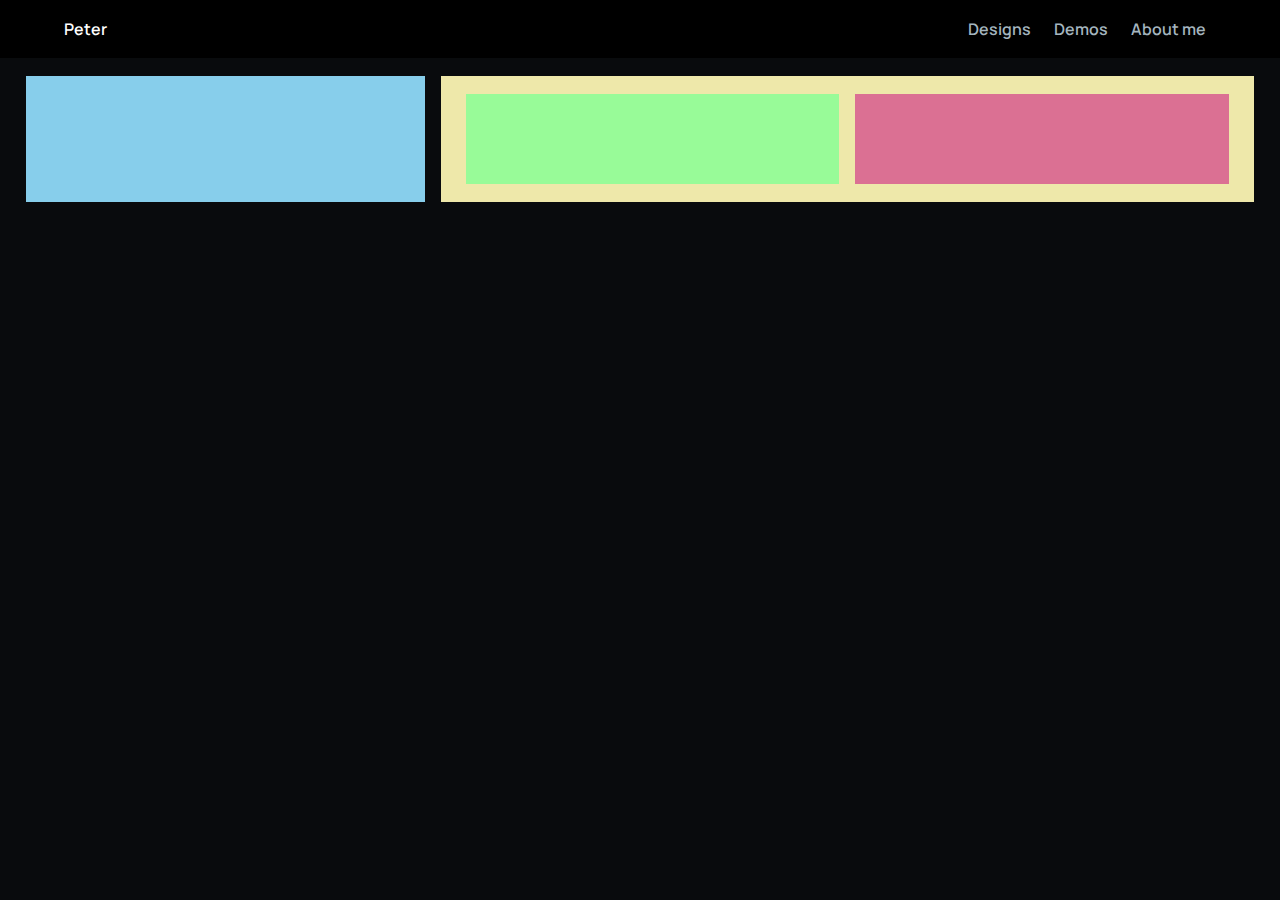
==== practice2/designs.html @ fa6699e5 "Add files via upload" ====
<!doctype html>
<html lang="en">
    <head>
        <meta charset="utf-8">
        <meta name="viewport" content="width=device-width, initial-scale=1">
        <title>Pete Portfolio</title>
        <link rel="stylesheet" href="css/site_styles.css">
        
        <!-- Google fonts -->
        <link rel="preconnect" href="https://fonts.googleapis.com">
        <link rel="preconnect" href="https://fonts.gstatic.com" crossorigin>
        <link href="https://fonts.googleapis.com/css2?family=Manrope:wght@200;600&display=swap" rel="stylesheet">
    </head>
    <body>
        <div class="flex-container">
            <header class="flex-header-menu header-menu" aria-label="Main menu">
                <div class="header-name">
                  <a href="index.html" class="nav-link brand" aria-label="Home Page" aria-current="page" tab-index="0">Peter</a>
                </div>
                <div class="header-links">
                  <a href="designs.html" class="nav-link" aria-label="Design projects" tab-index="0">Designs</a>
                  <a href="demos.html" class="nav-link" aria-label="Demonstrations" tab-index="0">Demos</a>
                  <a href="about_me.html" class="nav-link" aria-label="About Peter" tab-index="0">About me</a>
                </div>
              </header>              
            <aside class="flex-side-menu side-menu" aria-label="Main menu">
                
                <a href="" class="nav-link" aria-label="Home page" aria-current="page">
                  <img src="media/icons8-home.svg" alt="home">
                  <span>Home</span>
                </a>
                <a href="" class="nav-link" aria-label="Design projects">
                  <img src="media/icons8-projects.svg" alt="design">
                  <span>Designs</span>
                </a>
                <a href="" class="nav-link" aria-label="Demonstrations">
                  <img src="media/icons8-demo.svg" alt="demo">
                  <span>Demos</span>
                </a>
                <a href="" class="nav-link" aria-label="About Pete">
                  <img src="media/icons8-about.svg" alt="about">
                  <span>About Pete</span>
                </a>
              </aside>
              <section class="flex-main-content main-content" aria-label="Main content">
                <!-- Main content will go here -->
                <div class="grid-row">
                  <div class="col-12 col-md-6 col-lg-4" style="background-color: skyblue;">
                    <!-- Content for the left column -->
                  </div>
                  <div class="col-12 col-md-6 col-lg-8" style="background-color: palegoldenrod;">
                    <!-- Content for the right column -->
                    <div class="grid-row">
                        <div class="col-6" style="background-color: palegreen;">
                            <!-- Content for the left column -->
                        </div>
                        <div class="col-6" style="background-color: palevioletred;">
                            <!-- Content for the right column -->
                        </div>
                    </div>
                      
                  </div>
                </div>
              </section>
            <footer class="flex-footer-menu footer-menu" aria-label="Main menu">
                
                <a href="" class="nav-link" aria-label="Home page" aria-current="page">
                    <img src="media/icons8-home.svg" alt="home">
                    <span>Home</span>
                </a>
                <a href="" class="nav-link" aria-label="Design projects">
                    <img src="media/icons8-projects.svg" alt="design">
                    <span>Designs</span>
                </a>
                <a href="" class="nav-link" aria-label="Demonstrations">
                    <img src="media/icons8-demo.svg" alt="demo">
                    <span>Demos</span>
                </a>
                <a href="" class="nav-link" aria-label="About Pete">
                    <img src="media/icons8-about.svg" alt="about">
                    <span>About Pete</span>
                </a>
                
            </footer>

            <!-- site js -->
            <script src="js/site_interactions.js"></script>
        </div>
</html>
---- practice2/css/site_styles.css ----
/*
Colour scheme created by Vidady (Dark Metal Room Background)
and Brandon Lim (Porsche 993 Carerra 2)
Retrieved from color.adobe.com
*/

:root {
    --dark1: #090B0D;
    --dark2: #1C2226;
    --midgrey: #425059;
    --grey: #6C808C;
    --lightgrey: #A4B5BF;
    --bloodred: #730220;
  }

html, body {
  margin: 0;
  padding: 0;
}
  
body {
  font-family: 'Manrope', sans-serif;
  background-color: var(--dark1);
}

h1 {
  color: var(--bloodred);
}

  main-content{
    width: 100vw;
}

/* responsive grid for .main-content */
.grid-row {
  display: grid;
  grid-template-columns: repeat(12, 1fr); /* creates 12 proportional columns */
  grid-auto-rows: minmax(10vh, auto); /* auto-generated rows: sets the min height to be 10% but will expand to content */
  gap: 16px; /* the gap between columns - best in absolute values i.e. pixels */
  margin: 2vh 2vw; /* adds space on all sides but proportional to the screen */
}

/*Width of items in our grid-row */
.col-1 { grid-column: span 1; }
.col-2 { grid-column: span 2; }
.col-3 { grid-column: span 3; }
.col-4 { grid-column: span 4; }
.col-5 { grid-column: span 5; }
.col-6 { grid-column: span 6; }
.col-7 { grid-column: span 7; }
.col-8 { grid-column: span 8; }
.col-9 { grid-column: span 9; }
.col-10 { grid-column: span 10; }
.col-11 { grid-column: span 11; }
.col-12 { grid-column: span 12; }


  /* Flexbox layout for overall page */
.flex-container {
    display: flex;
    flex-direction: column;
    min-height: 100vh;
  }
  
  .flex-header-menu, .flex-footer-menu, .flex-side-menu {
    flex-shrink: 0;
    background-color: #000;
    color: #fff;
    padding: 0px 4px 0px 4px;
  }
  
  .flex-main-content {
    flex: 1;
  }

  /* Mobile-first: These rules apply by default */
.flex-header-menu {
    display: none; /* Hide the header */
}



.flex-side-menu {
    display: none; /* Show the side menu */
}





.flex-footer-menu {
  display: grid; /* makes the footer a grid element */
  grid-template-columns: repeat(4, 1fr); /* creates 4 columns of equal width */
  justify-items: center; /* within each column horizontally centres the items */
  align-items: center; /* within each column vertically centres the items */
  padding: 2vh 5vw; /* padding top-bottom 2% of screen height and left-right 5% of the screen width */
  text-align: center; /* centre aligns the icon and the text*/
}




.flex-footer-menu img {
  width: auto; /* sets the width of each icon to 15% of the screen width */
  height: auto; /* automatically sets the height - this keeps icons in proportion */
  min-width: auto; /* sets a minimum width */
  max-width: auto; /* sets a maximum width */
}


.main-container {
    width: 100vw; /* Set the width to full screen */
}

/* Desktop: These rules are only applied if the screen is wider than 768px */
@media only screen and (min-width: 1195px) {

    .flex-header-menu {
      display: grid; /* make the component a grid component */
      grid-template-columns: auto 1fr; /* create two columns */
      align-items: center; /* vertically center items */
      padding: 2vh 5vw;
    }
    

    .header-name {
      text-align: left;
    }
    
    .header-links {
      justify-self: end;
    }

    .header-links a {
      padding: 0 10px;
      color: var(--lightgrey);
      white-space: nowrap; /* prevents spaces between words causing a line break */
    }
    
    .header-links a:hover {
      border-bottom: 1px solid var(--lightgrey); /* Add a bottom border to anchor elements within .header-links on hover */
    }
    
    
    .flex-side-menu {
        display: none; /* Show the side menu */
    }

    .flex-footer-menu {
        display: none; /* Hide the footer */
    }

    .main-container {
        width: 75vw;
    }

    /* make sure this is inside your media query for desktop and laptop */
    .col-lg-1 { grid-column: span 1; }
    .col-lg-2 { grid-column: span 2; }
    .col-lg-3 { grid-column: span 3; }
    .col-lg-4 { grid-column: span 4; }
    .col-lg-5 { grid-column: span 5; }
    .col-lg-6 { grid-column: span 6; }
    .col-lg-7 { grid-column: span 7; }
    .col-lg-8 { grid-column: span 8; }
    .col-lg-9 { grid-column: span 9; }
    .col-lg-10 { grid-column: span 10; }
    .col-lg-11 { grid-column: span 11; }
    .col-lg-12 { grid-column: span 12; }

}

/* Tablet and phones in landscape: These rules apply for screen widths between 601px and 1194px */
@media only screen and (min-width: 601px) and (max-width: 1194px) {
    .flex-container {
        flex-direction: row;
    }
    
    .flex-header-menu {
      display: none; /* Hide the header */
    }
  
    .flex-side-menu {
      display: grid;
      grid-auto-rows:min-content;
      justify-items: start;
      gap: 3vh;
      text-align: center;
    }

    .flex-side-menu img {
      width: 10vw;
      height: auto;
      min-width: 24px;
      max-width: 40px;
    }

    flex-side-menu span{
      desplay: block;
    }
  
    .flex-footer-menu {
      display: none; /* Hide the footer */
    }

    /* make sure this is inside your media query for tablets/phones in landscape */
    .col-md-1 { grid-column: span 1; }
    .col-md-2 { grid-column: span 2; }
    .col-md-3 { grid-column: span 3; }
    .col-md-4 { grid-column: span 4; }
    .col-md-5 { grid-column: span 5; }
    .col-md-6 { grid-column: span 6; }
    .col-md-7 { grid-column: span 7; }
    .col-md-8 { grid-column: span 8; }
    .col-md-9 { grid-column: span 9; }
    .col-md-10 { grid-column: span 10; }
    .col-md-11 { grid-column: span 11; }
    .col-md-12 { grid-column: span 12; }

}


/* Base styles */

h1 {
  color: var(--bloodred);
}

.nav-link {
  color: #fff;           /* sets the link text to white */
  text-decoration: none; /* removes the underlining */
  font-weight: 600; /* uses the semibold from google*/
}

.text-center {
  text-align: center;
}
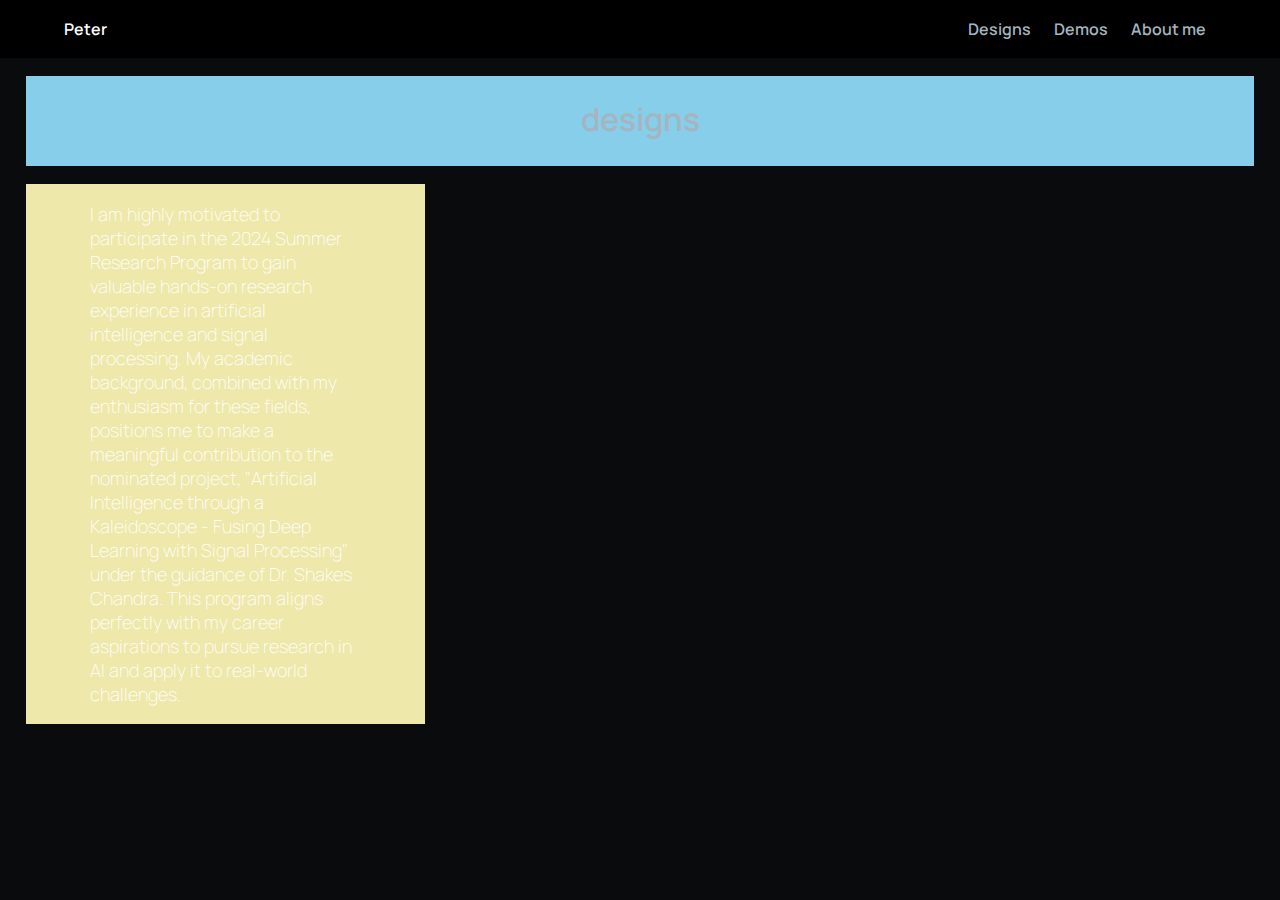
==== commit 10b0ca2f: "Add files via upload" ====
--- a/practice2/designs.html
+++ b/practice2/designs.html
@@ -45,19 +45,16 @@
               <section class="flex-main-content main-content" aria-label="Main content">
                 <!-- Main content will go here -->
                 <div class="grid-row">
-                  <div class="col-12 col-md-6 col-lg-4" style="background-color: skyblue;">
+                  <div class="col-12 col-md-12 col-lg-12" style="background-color: skyblue;">
                     <!-- Content for the left column -->
+                    <h1 class="page-header">designs</h1>
                   </div>
-                  <div class="col-12 col-md-6 col-lg-8" style="background-color: palegoldenrod;">
+                </div>
+                <div class="grid-row">
+                  <div class="col-12 col-md-12 col-lg-4" style="background-color: palegoldenrod;">
                     <!-- Content for the right column -->
-                    <div class="grid-row">
-                        <div class="col-6" style="background-color: palegreen;">
-                            <!-- Content for the left column -->
-                        </div>
-                        <div class="col-6" style="background-color: palevioletred;">
-                            <!-- Content for the right column -->
-                        </div>
-                    </div>
+                    <p class="grab-text">I am highly motivated to participate in the 2024 Summer Research Program to gain valuable hands-on research experience in artificial intelligence and signal processing. My academic background, combined with my enthusiasm for these fields, positions me to make a meaningful contribution to the nominated project, "Artificial Intelligence through a Kaleidoscope - Fusing Deep Learning with Signal Processing" under the guidance of Dr. Shakes Chandra. This program aligns perfectly with my career aspirations to pursue research in AI and apply it to real-world challenges. </p>
+                </div>
                       
                   </div>
                 </div>
--- a/practice2/css/site_styles.css
+++ b/practice2/css/site_styles.css
@@ -168,6 +168,10 @@
     .col-lg-11 { grid-column: span 11; }
     .col-lg-12 { grid-column: span 12; }
 
+    .grab-text {
+      text-align: left !important;
+    }
+
 }
 
 /* Tablet and phones in landscape: These rules apply for screen widths between 601px and 1194px */
@@ -196,7 +200,7 @@
     }
 
     flex-side-menu span{
-      desplay: block;
+      display: block;
     }
   
     .flex-footer-menu {
@@ -217,6 +221,8 @@
     .col-md-11 { grid-column: span 11; }
     .col-md-12 { grid-column: span 12; }
 
+    
+
 }
 
 
@@ -236,4 +242,23 @@
   text-align: center;
 }
 
-
+.grab-text {
+  color: #fff;
+  font-weight: 200;
+  font-size: large;
+  text-align: center;
+  padding: 0 5vw;
+}
+
+.page-header {
+  color: var(--lightgrey);
+  font-weight: 600;
+  font-size: xx-large;
+  text-align: center;
+}
+
+
+
+
+
+
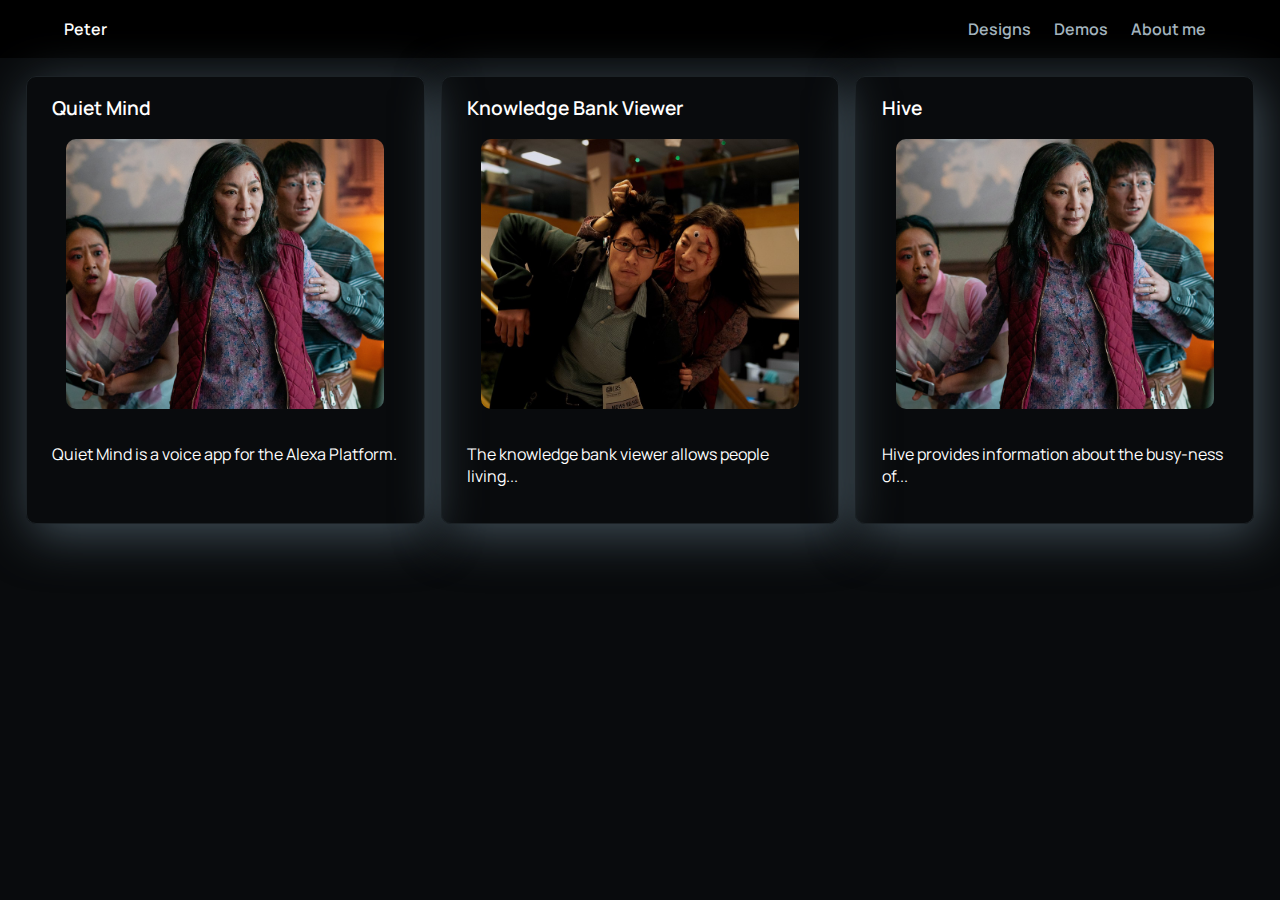
==== commit f4f37f70: "Add files via upload" ====
--- a/practice2/designs.html
+++ b/practice2/designs.html
@@ -45,18 +45,30 @@
               <section class="flex-main-content main-content" aria-label="Main content">
                 <!-- Main content will go here -->
                 <div class="grid-row">
-                  <div class="col-12 col-md-12 col-lg-12" style="background-color: skyblue;">
-                    <!-- Content for the left column -->
-                    <h1 class="page-header">designs</h1>
-                  </div>
-                </div>
-                <div class="grid-row">
-                  <div class="col-12 col-md-12 col-lg-4" style="background-color: palegoldenrod;">
-                    <!-- Content for the right column -->
-                    <p class="grab-text">I am highly motivated to participate in the 2024 Summer Research Program to gain valuable hands-on research experience in artificial intelligence and signal processing. My academic background, combined with my enthusiasm for these fields, positions me to make a meaningful contribution to the nominated project, "Artificial Intelligence through a Kaleidoscope - Fusing Deep Learning with Signal Processing" under the guidance of Dr. Shakes Chandra. This program aligns perfectly with my career aspirations to pursue research in AI and apply it to real-world challenges. </p>
-                </div>
+                    <div class="col-12 col-md-6 col-lg-4">
+                        <div class="card" role="group" aria-labelledby="card1-title" aria-describedby="card1-desc">
+                          <h2 class="card-header m-2" id="card1-title">Quiet Mind</h2>
+                          <img class="card-banner-image" src="media/movie_scene.jpg" alt="Quiet Mind Image">
+                          <p class="card-body-text p-2" id="card1-desc">Quiet Mind is a voice app for the Alexa Platform.</p>
+                        </div>
+                      </div>
                       
-                  </div>
+                      <div class="col-12 col-md-6 col-lg-4">
+                        <div class="card" role="group" aria-labelledby="card2-title" aria-describedby="card2-desc">
+                          <h2 class="card-header m-2" id="card2-title">Knowledge Bank Viewer</h2>
+                          <img class="card-banner-image" src="media/fight_scene.jpg" alt="Knowledge Bank Viewer Image">
+                          <p class="card-body-text p-2" id="card2-desc">The knowledge bank viewer allows people living...</p>
+                        </div>
+                      </div>
+                      
+                      <div class="col-12 col-md-6 col-lg-4" role="group" aria-labelledby="card3-title" aria-describedby="card3-desc">
+                        <div class="card">
+                          <h2 class="card-header m-2" id="card3-title">Hive</h2>
+                          <img class="card-banner-image" src="media/movie_scene.jpg" alt="Hive Image">
+                          <p class="card-body-text p-2" id="card3-desc">Hive provides information about the busy-ness of...</p>
+                        </div>
+                      </div>
+                      
                 </div>
               </section>
             <footer class="flex-footer-menu footer-menu" aria-label="Main menu">
@@ -82,5 +94,6 @@
 
             <!-- site js -->
             <script src="js/site_interactions.js"></script>
+            <script src="js/card_height.js"></script>
         </div>
 </html>--- a/practice2/css/site_styles.css
+++ b/practice2/css/site_styles.css
@@ -88,6 +88,8 @@
 
 
 
+
+
 .flex-footer-menu {
   display: grid; /* makes the footer a grid element */
   grid-template-columns: repeat(4, 1fr); /* creates 4 columns of equal width */
@@ -258,7 +260,61 @@
 }
 
 
-
-
-
-
+.m-2 {
+  margin: 2vh 2vw; /* 2% margin all sides */
+}
+
+.mx-2 {
+  margin-left: 2vw; /* 2% margin left */
+  margin-right: 2vw; /* 2% margin right */
+}
+
+.my-2 {
+  margin-top: 2vh; /* 2% margin top */
+  margin-bottom: 2vh; /* 2% margin bottom */
+}
+
+.p-2 {
+  padding: 2vh 2vw; /* 2% padding all sides */
+}
+
+.px-2 {
+  padding-left: 2vw; /* 2% padding left */
+  padding-right: 2vw; /* 2% padding right */
+}
+
+.py-2 {
+  padding-top: 2vh; /* 2% padding top */
+  padding-bottom: 2vh; /* 2% padding bottom */
+}
+
+.card {
+  border: 1px solid var(--dark2);
+  border-radius: 10px;
+  box-shadow: 5px 10px 50px var(--midgrey);
+}
+
+.card-header {
+  color: white;
+  font-weight: 600;
+  font-size: larger;
+}
+
+.card-banner-image {
+  display: block;
+  margin: auto;
+  width: 80%;
+  height: 30vh;
+  object-fit: cover;
+  border-radius: 10px;
+}
+
+.card-body-text {
+  color: white;
+}
+
+
+
+
+
+
